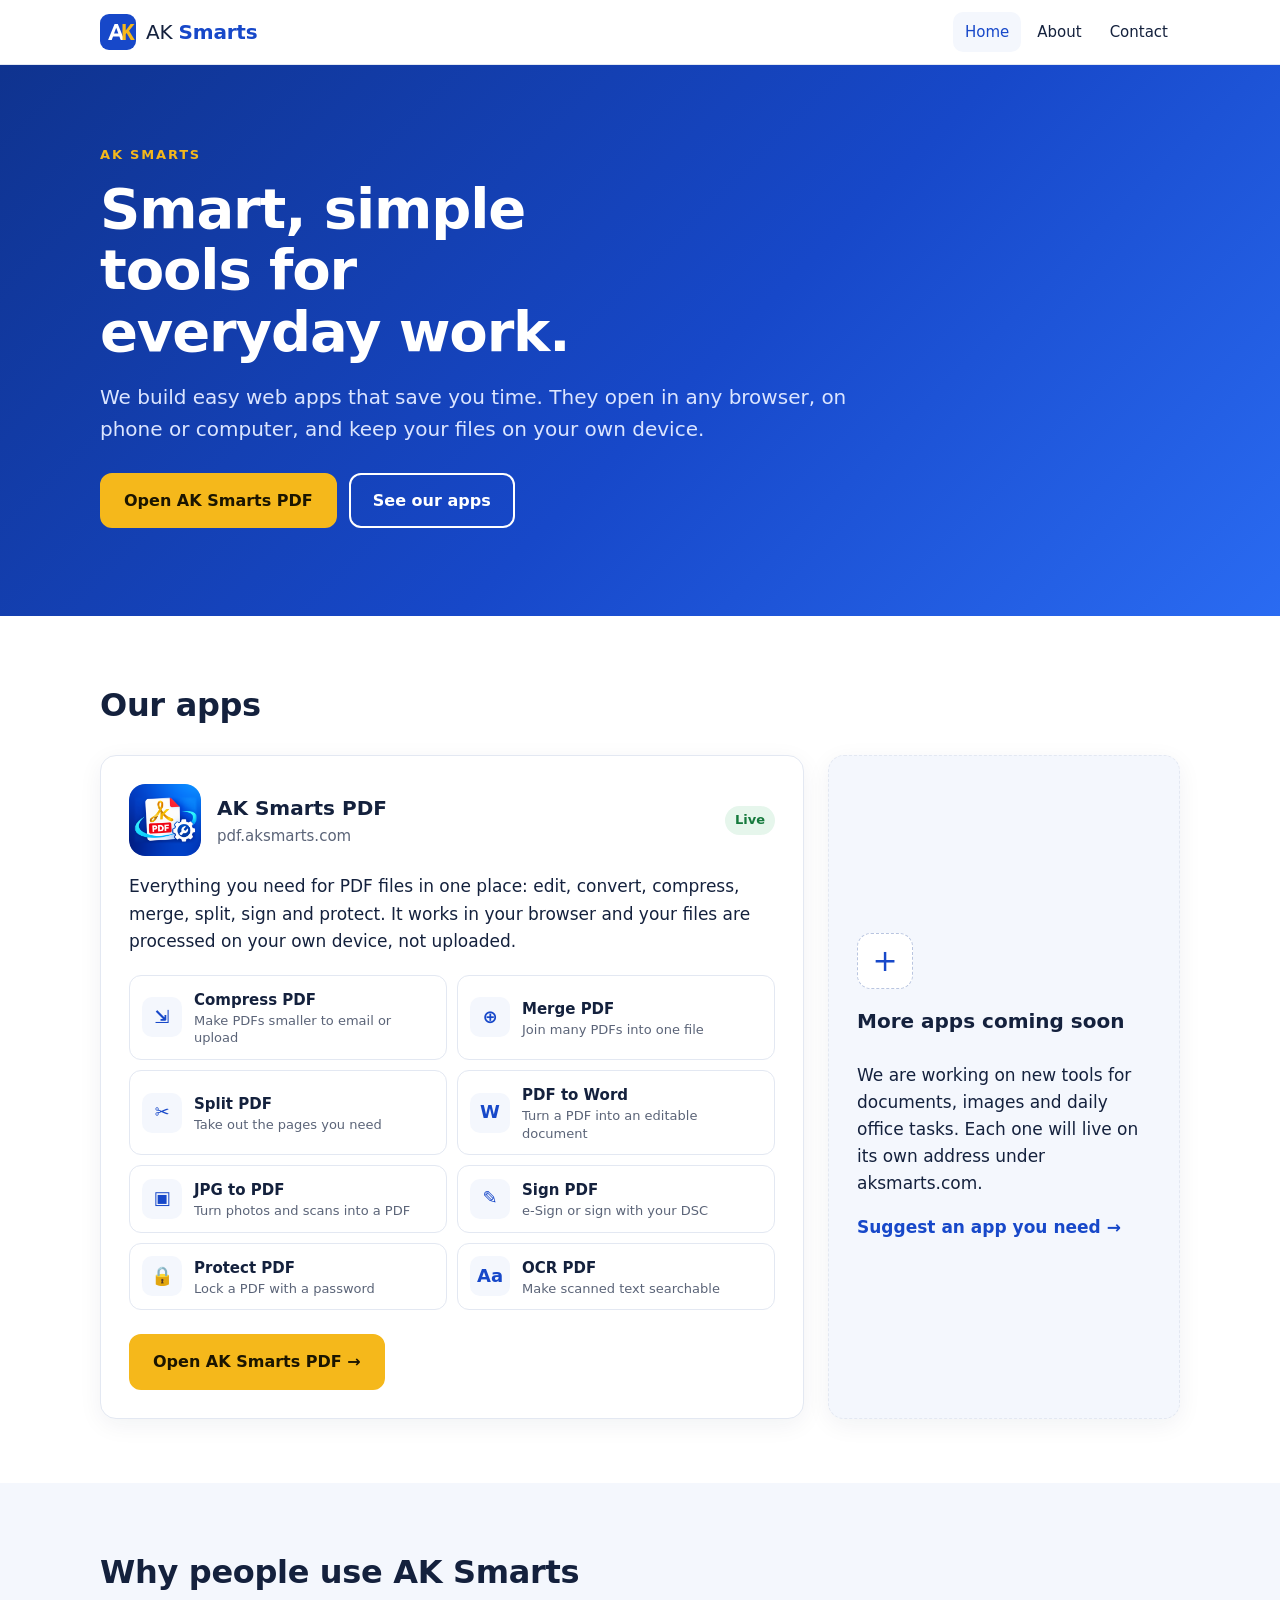
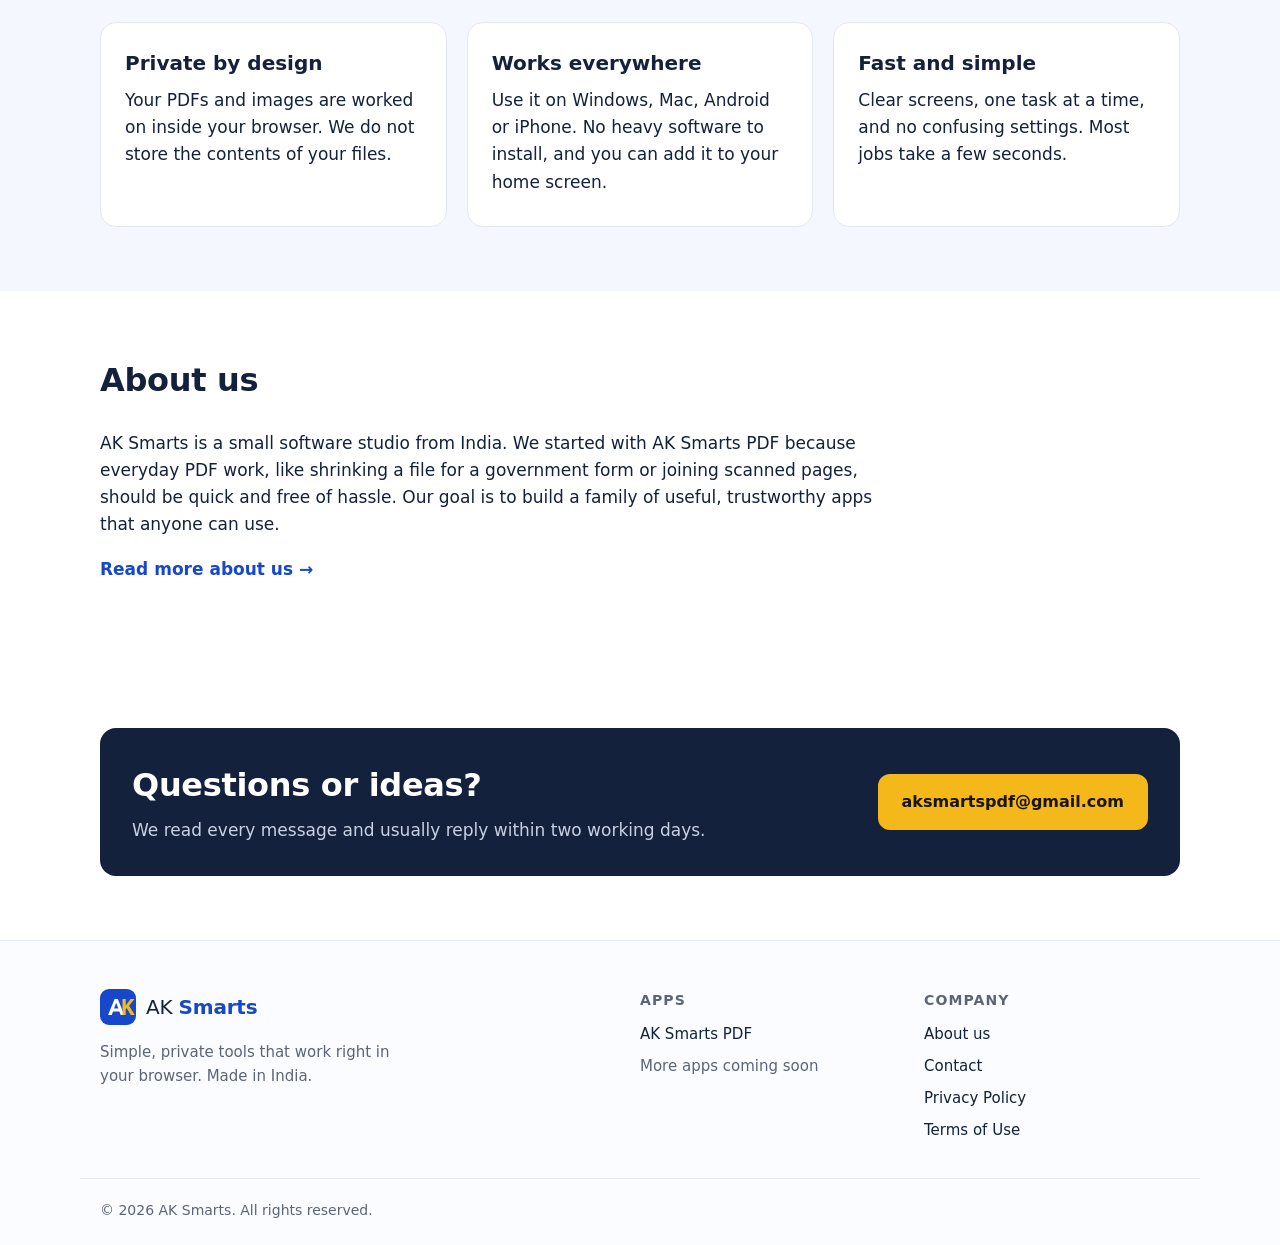
==== index.html @ f4418b17 "Add files via upload" ====
<!doctype html>
<html lang="en">
<head>
<meta charset="utf-8">
<meta name="viewport" content="width=device-width, initial-scale=1">
<title>AK Smarts | Simple, private web apps</title>
<meta name="description" content="AK Smarts builds fast, simple and private web apps. Try AK Smarts PDF: compress, merge, split, convert and sign PDFs free in your browser.">
<link rel="canonical" href="https://aksmarts.com/">
<meta property="og:title" content="AK Smarts | Simple, private web apps">
<meta property="og:description" content="AK Smarts builds fast, simple and private web apps. Try AK Smarts PDF: compress, merge, split, convert and sign PDFs free in your browser.">
<meta property="og:url" content="https://aksmarts.com/">
<meta property="og:type" content="website">
<meta property="og:image" content="https://aksmarts.com/pdf-app-icon.png">
<meta name="theme-color" content="#1748c9">
<link rel="icon" href="/favicon.ico" sizes="any">
<link rel="apple-touch-icon" href="/apple-touch-icon.png">
<link rel="stylesheet" href="/style.css">
<script async src="https://pagead2.googlesyndication.com/pagead/js/adsbygoogle.js?client=ca-pub-7291442848970194" crossorigin="anonymous"></script>
</head>
<body>
<header class="top">
  <div class="wrap bar">
    <a class="brand" href="/"><svg class="mark" viewBox="0 0 40 40" aria-hidden="true"><rect width="40" height="40" rx="10" fill="#1748c9"/><path d="M9 29 16.2 11h3.6L27 29h-4l-1.5-4h-7l-1.5 4Zm6.6-7.3h4.8L18 15.2Z" fill="#fff"/><path d="M25 11h3.6v7.2L34 11h4.3l-6 7.6L38.6 29h-4.4l-4.6-7.8-1 1.2V29H25Z" fill="#f5b81b"/></svg><span>AK <b>Smarts</b></span></a>
    <nav><a href="/" aria-current="page">Home</a><a href="/about.html">About</a><a href="/contact.html">Contact</a></nav>
  </div>
</header>
<main>

<section class="hero">
  <div class="wrap">
    <p class="eyebrow">AK Smarts</p>
    <h1>Smart, simple tools for everyday work.</h1>
    <p class="lead">We build easy web apps that save you time. They open in any browser, on phone or computer, and keep your files on your own device.</p>
    <div class="cta">
      <a class="btn" href="https://pdf.aksmarts.com/">Open AK Smarts PDF</a>
      <a class="btn ghost" href="#apps">See our apps</a>
    </div>
  </div>
</section>

<section class="wrap section" id="apps">
  <h2>Our apps</h2>
  <div class="apps">
    <article class="app-card">
      <div class="app-head">
        <img src="/pdf-app-icon.png" width="72" height="72" alt="AK Smarts PDF icon">
        <div>
          <h3>AK Smarts PDF</h3>
          <p class="muted">pdf.aksmarts.com</p>
        </div>
        <span class="badge">Live</span>
      </div>
      <p>Everything you need for PDF files in one place: edit, convert, compress, merge, split, sign and protect. It works in your browser and your files are processed on your own device, not uploaded.</p>
      <div class="tools"><a class="tool" href="https://pdf.aksmarts.com/compress-pdf"><span class="ti">⇲</span><span><b>Compress PDF</b><small>Make PDFs smaller to email or upload</small></span></a><a class="tool" href="https://pdf.aksmarts.com/merge-pdf"><span class="ti">⊕</span><span><b>Merge PDF</b><small>Join many PDFs into one file</small></span></a><a class="tool" href="https://pdf.aksmarts.com/split-pdf"><span class="ti">✂</span><span><b>Split PDF</b><small>Take out the pages you need</small></span></a><a class="tool" href="https://pdf.aksmarts.com/pdf-to-word"><span class="ti">W</span><span><b>PDF to Word</b><small>Turn a PDF into an editable document</small></span></a><a class="tool" href="https://pdf.aksmarts.com/jpg-to-pdf"><span class="ti">▣</span><span><b>JPG to PDF</b><small>Turn photos and scans into a PDF</small></span></a><a class="tool" href="https://pdf.aksmarts.com/esign-pdf"><span class="ti">✎</span><span><b>Sign PDF</b><small>e-Sign or sign with your DSC</small></span></a><a class="tool" href="https://pdf.aksmarts.com/protect-pdf"><span class="ti">🔒</span><span><b>Protect PDF</b><small>Lock a PDF with a password</small></span></a><a class="tool" href="https://pdf.aksmarts.com/ocr-pdf"><span class="ti">Aa</span><span><b>OCR PDF</b><small>Make scanned text searchable</small></span></a></div>
      <a class="btn" href="https://pdf.aksmarts.com/">Open AK Smarts PDF →</a>
    </article>
    <article class="app-card soon">
      <div class="soon-icon">+</div>
      <h3>More apps coming soon</h3>
      <p>We are working on new tools for documents, images and daily office tasks. Each one will live on its own address under aksmarts.com.</p>
      <a class="link" href="/contact.html">Suggest an app you need →</a>
    </article>
  </div>
</section>

<section class="why">
  <div class="wrap section">
    <h2>Why people use AK Smarts</h2>
    <div class="grid3">
      <div class="feat"><h3>Private by design</h3><p>Your PDFs and images are worked on inside your browser. We do not store the contents of your files.</p></div>
      <div class="feat"><h3>Works everywhere</h3><p>Use it on Windows, Mac, Android or iPhone. No heavy software to install, and you can add it to your home screen.</p></div>
      <div class="feat"><h3>Fast and simple</h3><p>Clear screens, one task at a time, and no confusing settings. Most jobs take a few seconds.</p></div>
    </div>
  </div>
</section>

<section class="wrap section about-short">
  <h2>About us</h2>
  <p>AK Smarts is a small software studio from India. We started with AK Smarts PDF because everyday PDF work, like shrinking a file for a government form or joining scanned pages, should be quick and free of hassle. Our goal is to build a family of useful, trustworthy apps that anyone can use.</p>
  <p><a class="link" href="/about.html">Read more about us →</a></p>
</section>

<section class="wrap section">
  <div class="contact-box">
    <div>
      <h2>Questions or ideas?</h2>
      <p>We read every message and usually reply within two working days.</p>
    </div>
    <a class="btn" href="mailto:aksmartspdf@gmail.com">aksmartspdf@gmail.com</a>
  </div>
</section>

</main>
<footer class="foot">
  <div class="wrap fgrid">
    <div>
      <a class="brand" href="/"><svg class="mark" viewBox="0 0 40 40" aria-hidden="true"><rect width="40" height="40" rx="10" fill="#1748c9"/><path d="M9 29 16.2 11h3.6L27 29h-4l-1.5-4h-7l-1.5 4Zm6.6-7.3h4.8L18 15.2Z" fill="#fff"/><path d="M25 11h3.6v7.2L34 11h4.3l-6 7.6L38.6 29h-4.4l-4.6-7.8-1 1.2V29H25Z" fill="#f5b81b"/></svg><span>AK <b>Smarts</b></span></a>
      <p>Simple, private tools that work right in your browser. Made in India.</p>
    </div>
    <div>
      <h4>Apps</h4>
      <a href="https://pdf.aksmarts.com/">AK Smarts PDF</a>
      <span class="muted">More apps coming soon</span>
    </div>
    <div>
      <h4>Company</h4>
      <a href="/about.html">About us</a>
      <a href="/contact.html">Contact</a>
      <a href="/privacy.html">Privacy Policy</a>
      <a href="/terms.html">Terms of Use</a>
    </div>
  </div>
  <div class="wrap copy">© <span id="y">2026</span> AK Smarts. All rights reserved.</div>
</footer>
<script>document.getElementById('y').textContent=new Date().getFullYear()</script>
</body>
</html>
---- style.css ----
:root{--blue:#1748c9;--blue-d:#0f338f;--gold:#f5b81b;--ink:#14213d;--muted:#5b6478;--line:#e3e8f2;--bg:#ffffff;--soft:#f4f7fd;--radius:16px}
*{box-sizing:border-box}
html{scroll-behavior:smooth}
body{margin:0;font-family:system-ui,-apple-system,"Segoe UI",Roboto,"Noto Sans",Arial,sans-serif;color:var(--ink);background:var(--bg);line-height:1.6;font-size:17px}
a{color:var(--blue)}
img{max-width:100%;height:auto}
.wrap{max-width:1120px;margin:0 auto;padding:0 20px}
.muted{color:var(--muted)}

.top{position:sticky;top:0;z-index:10;background:rgba(255,255,255,.92);backdrop-filter:blur(8px);border-bottom:1px solid var(--line)}
.bar{display:flex;align-items:center;justify-content:space-between;height:64px;gap:12px}
.brand{display:flex;align-items:center;gap:10px;text-decoration:none;color:var(--ink);font-size:20px;letter-spacing:-.01em}
.brand b{color:var(--blue)}
.mark{width:36px;height:36px;flex:none}
nav{display:flex;gap:4px}
nav a{text-decoration:none;color:var(--ink);padding:8px 12px;border-radius:10px;font-size:15px;font-weight:500}
nav a:hover,nav a[aria-current]{background:var(--soft);color:var(--blue)}

.hero{background:linear-gradient(135deg,#0f338f 0%,#1748c9 55%,#2a6bf2 100%);color:#fff;padding:80px 0 88px}
.eyebrow{text-transform:uppercase;letter-spacing:.14em;font-size:13px;font-weight:700;color:var(--gold);margin:0 0 12px}
.hero h1{font-size:clamp(32px,5.5vw,56px);line-height:1.1;margin:0 0 18px;max-width:14ch;letter-spacing:-.02em}
.lead{font-size:clamp(17px,2vw,20px);max-width:60ch;margin:0 0 28px}
.hero .lead{color:#dbe5ff}
.cta{display:flex;flex-wrap:wrap;gap:12px}
.btn{display:inline-block;background:var(--gold);color:#1b1500;text-decoration:none;font-weight:700;padding:13px 22px;border-radius:12px;border:2px solid var(--gold);font-size:16px}
.btn:hover{filter:brightness(1.05)}
.btn.ghost{background:transparent;color:inherit;border-color:currentColor}
.prose .btn.ghost,.center .btn.ghost{color:var(--blue)}
.link{font-weight:600;text-decoration:none}
.link:hover{text-decoration:underline}

.section{padding:64px 20px}
h2{font-size:clamp(24px,3vw,32px);margin:0 0 24px;letter-spacing:-.01em}
h3{margin:0 0 8px;font-size:20px}

.apps{display:grid;grid-template-columns:2fr 1fr;gap:24px}
.app-card{border:1px solid var(--line);border-radius:var(--radius);padding:28px;background:#fff;box-shadow:0 6px 24px rgba(20,33,61,.06)}
.app-head{display:flex;align-items:center;gap:16px;margin-bottom:12px}
.app-head img{border-radius:16px}
.app-head h3{margin:0}
.app-head p{margin:0;font-size:15px}
.badge{margin-left:auto;background:#e6f6ec;color:#167a3d;font-weight:700;font-size:13px;padding:4px 10px;border-radius:999px}
.tools{display:grid;grid-template-columns:repeat(2,1fr);gap:10px;margin:20px 0 24px}
.tool{display:flex;gap:12px;align-items:center;padding:12px;border:1px solid var(--line);border-radius:12px;text-decoration:none;color:var(--ink)}
.tool:hover{border-color:var(--blue);background:var(--soft)}
.ti{width:40px;height:40px;flex:none;border-radius:10px;background:var(--soft);color:var(--blue);display:grid;place-items:center;font-weight:700;font-size:18px}
.tool b{display:block;font-size:15px}
.tool small{display:block;color:var(--muted);font-size:13px;line-height:1.35}
.soon{background:var(--soft);border-style:dashed;display:flex;flex-direction:column;justify-content:center}
.soon-icon{width:56px;height:56px;border-radius:14px;background:#fff;border:1px dashed #b9c5e0;display:grid;place-items:center;font-size:30px;color:var(--blue);margin-bottom:16px}

.why{background:var(--soft)}
.grid3{display:grid;grid-template-columns:repeat(3,1fr);gap:20px}
.cards2{display:grid;grid-template-columns:repeat(2,1fr);gap:20px;margin:24px 0}
.feat{background:#fff;border:1px solid var(--line);border-radius:var(--radius);padding:24px}
.feat p{margin:0 0 6px}
.about-short p{max-width:72ch}

.contact-box{display:flex;align-items:center;justify-content:space-between;gap:20px;flex-wrap:wrap;background:var(--ink);color:#fff;border-radius:var(--radius);padding:32px}
.contact-box h2{margin:0 0 6px}
.contact-box p{margin:0;color:#c8d0e3}
.contact-box .btn{word-break:break-all}

.prose{max-width:800px}
.prose h1{font-size:clamp(30px,4.5vw,44px);line-height:1.15;margin:0 0 12px;letter-spacing:-.02em}
.prose h2{font-size:22px;margin:36px 0 10px}
.prose li{margin-bottom:8px}
.center{text-align:center;margin:0 auto}
.center .lead{margin-left:auto;margin-right:auto}

.foot{border-top:1px solid var(--line);background:#fbfcff;padding:48px 0 24px;font-size:15px}
.fgrid{display:grid;grid-template-columns:2fr 1fr 1fr;gap:28px}
.foot h4{margin:0 0 10px;font-size:14px;text-transform:uppercase;letter-spacing:.08em;color:var(--muted)}
.foot a:not(.brand),.foot .muted{display:block;text-decoration:none;color:var(--ink);margin-bottom:8px}
.foot .muted{color:var(--muted)}
.foot a:not(.brand):hover{color:var(--blue)}
.foot p{color:var(--muted);max-width:34ch}
.copy{margin-top:28px;padding-top:20px;border-top:1px solid var(--line);color:var(--muted);font-size:14px}

@media (max-width:900px){
  .apps{grid-template-columns:1fr}
  .grid3{grid-template-columns:1fr 1fr}
  .fgrid{grid-template-columns:1fr 1fr}
  .fgrid>div:first-child{grid-column:1/-1}
}
@media (max-width:600px){
  body{font-size:16px}
  .wrap{padding:0 16px}
  .section{padding:44px 16px}
  .hero{padding:56px 0 60px}
  .brand span{font-size:18px}
  nav a{padding:8px 8px;font-size:14px}
  .tools,.grid3,.cards2{grid-template-columns:1fr}
  .app-card{padding:20px}
  .contact-box{padding:24px}
  .fgrid{grid-template-columns:1fr 1fr}
}
@media (max-width:380px){ .brand span{display:none} }
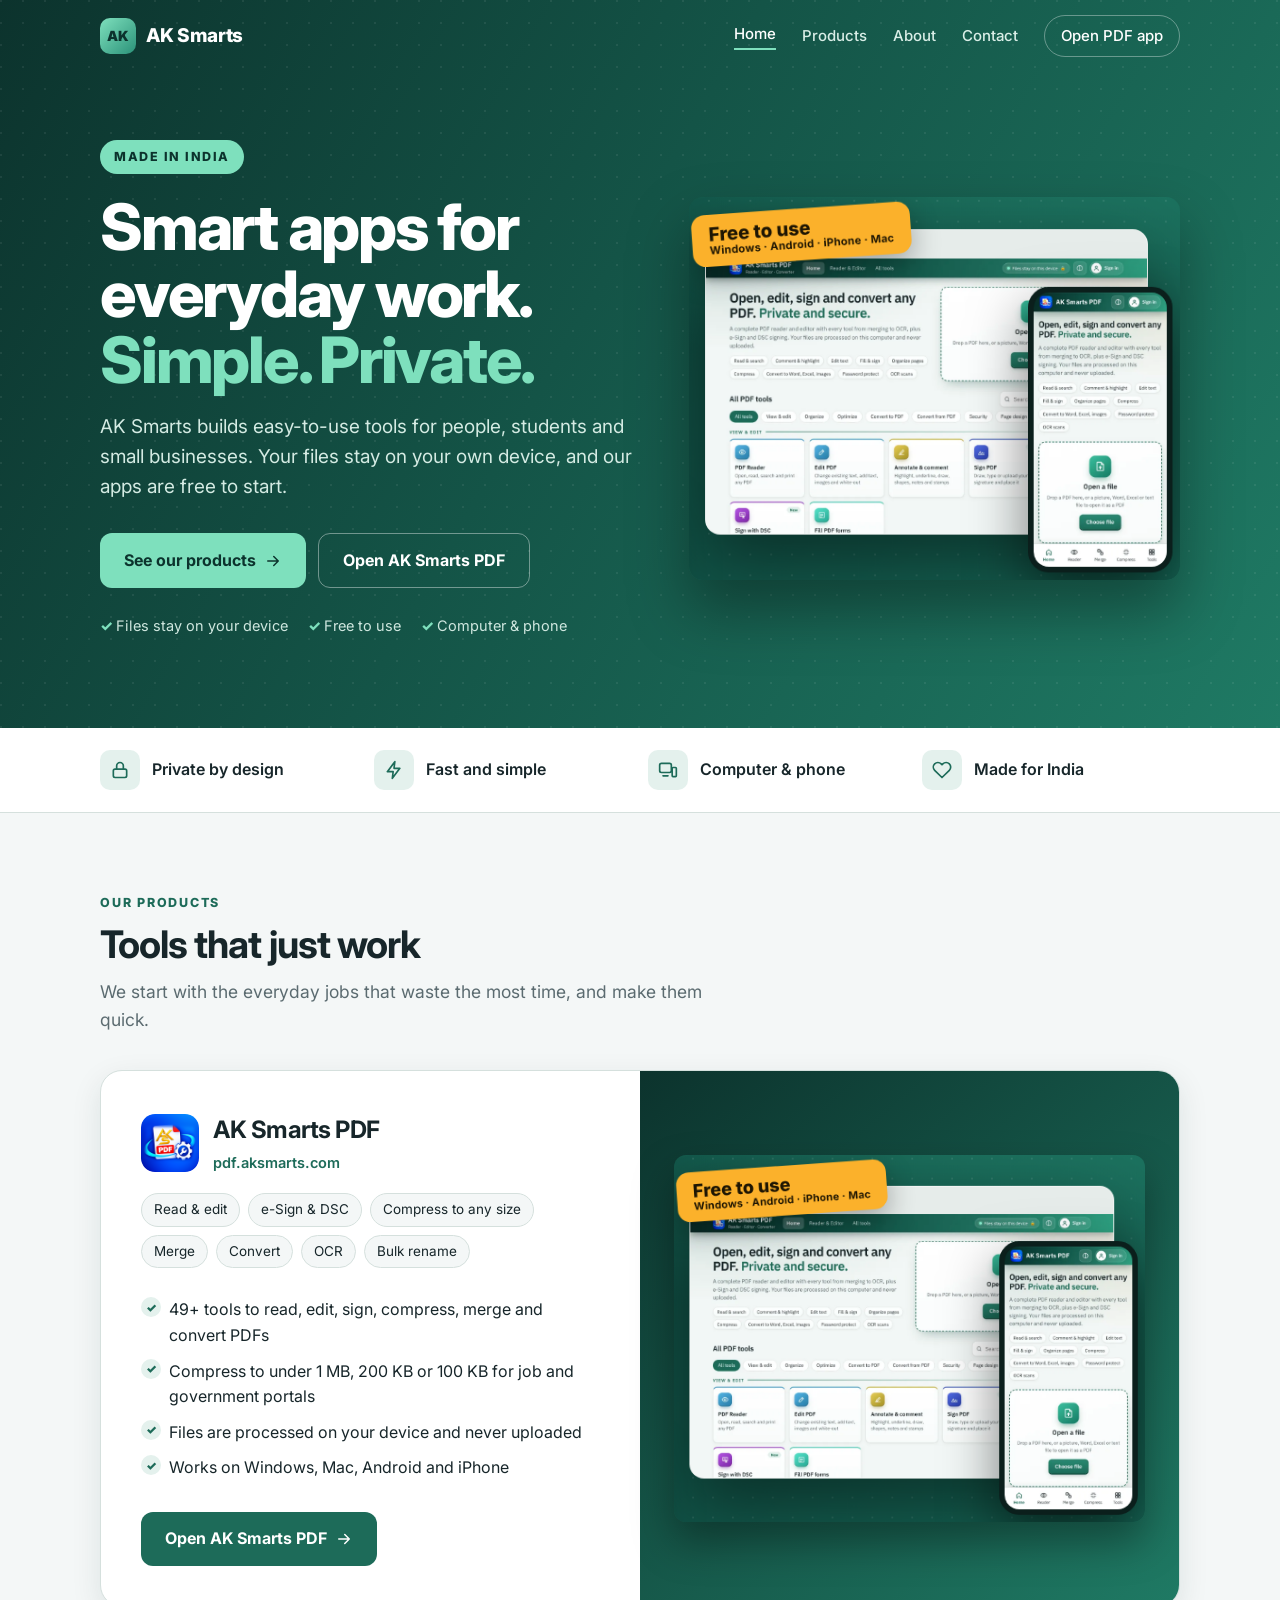
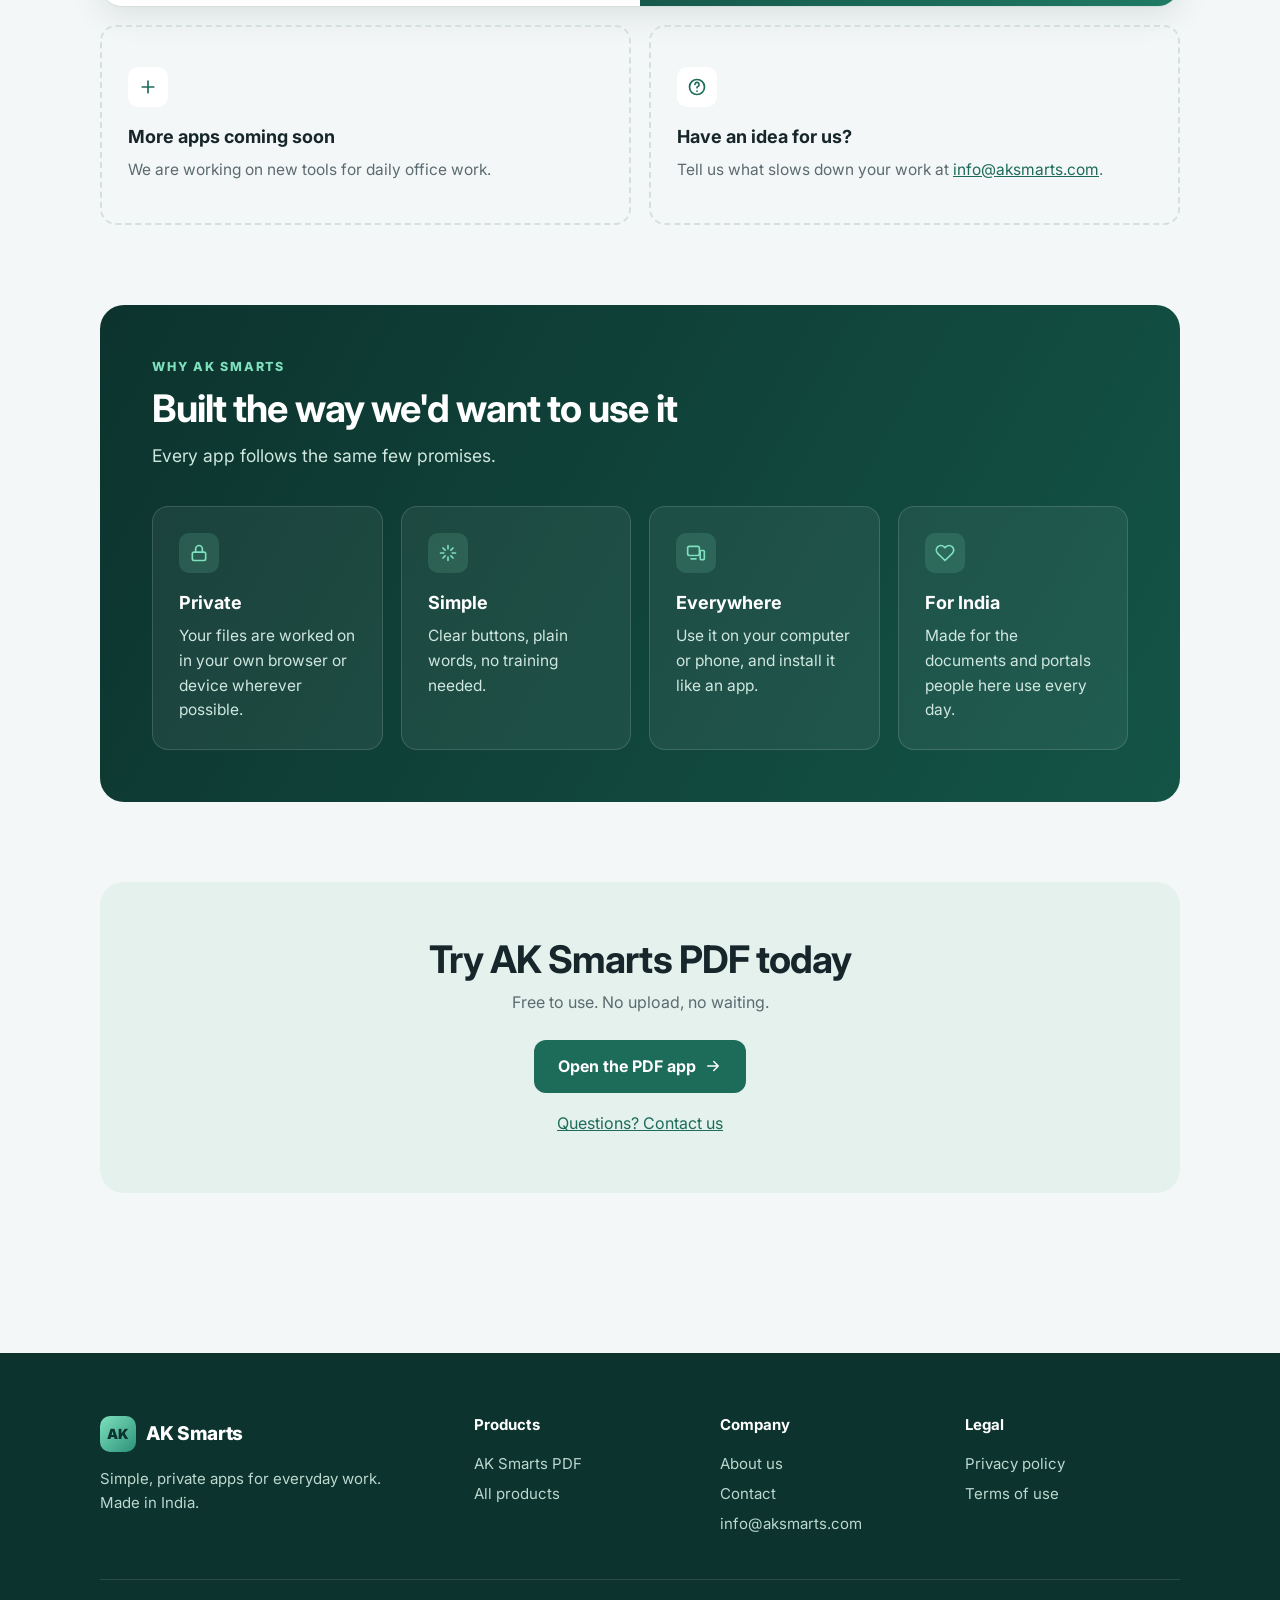
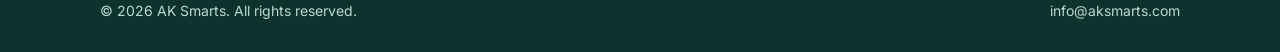
==== commit 3f6b5fe2: "Add files via upload" ====
--- a/index.html
+++ b/index.html
@@ -2,116 +2,92 @@
 <html lang="en">
 <head>
 <meta charset="utf-8">
-<meta name="viewport" content="width=device-width, initial-scale=1">
-<title>AK Smarts | Simple, private web apps</title>
-<meta name="description" content="AK Smarts builds fast, simple and private web apps. Try AK Smarts PDF: compress, merge, split, convert and sign PDFs free in your browser.">
-<link rel="canonical" href="https://aksmarts.com/">
-<meta property="og:title" content="AK Smarts | Simple, private web apps">
-<meta property="og:description" content="AK Smarts builds fast, simple and private web apps. Try AK Smarts PDF: compress, merge, split, convert and sign PDFs free in your browser.">
-<meta property="og:url" content="https://aksmarts.com/">
-<meta property="og:type" content="website">
-<meta property="og:image" content="https://aksmarts.com/pdf-app-icon.png">
-<meta name="theme-color" content="#1748c9">
-<link rel="icon" href="/favicon.ico" sizes="any">
-<link rel="apple-touch-icon" href="/apple-touch-icon.png">
-<link rel="stylesheet" href="/style.css">
-<script async src="https://pagead2.googlesyndication.com/pagead/js/adsbygoogle.js?client=ca-pub-7291442848970194" crossorigin="anonymous"></script>
+<meta name="viewport" content="width=device-width,initial-scale=1">
+<title>AK Smarts — Simple, private apps for everyday work</title>
+<meta name="description" content="AK Smarts builds simple, private apps for everyday work. Our first product, AK Smarts PDF, lets you read, edit, sign and convert PDFs on your own device.">
+<link rel="icon" href="assets/favicon.ico">
+<link rel="preconnect" href="https://fonts.googleapis.com"><link rel="preconnect" href="https://fonts.gstatic.com" crossorigin>
+<link href="https://fonts.googleapis.com/css2?family=Inter:wght@400;500;600;700;800;900&display=swap" rel="stylesheet">
+<link rel="stylesheet" href="assets/style.css">
 </head>
 <body>
-<header class="top">
-  <div class="wrap bar">
-    <a class="brand" href="/"><svg class="mark" viewBox="0 0 40 40" aria-hidden="true"><rect width="40" height="40" rx="10" fill="#1748c9"/><path d="M9 29 16.2 11h3.6L27 29h-4l-1.5-4h-7l-1.5 4Zm6.6-7.3h4.8L18 15.2Z" fill="#fff"/><path d="M25 11h3.6v7.2L34 11h4.3l-6 7.6L38.6 29h-4.4l-4.6-7.8-1 1.2V29H25Z" fill="#f5b81b"/></svg><span>AK <b>Smarts</b></span></a>
-    <nav><a href="/" aria-current="page">Home</a><a href="/about.html">About</a><a href="/contact.html">Contact</a></nav>
+<header class="site-header">
+ <div class="wrap nav">
+  <a class="brand" href="index.html"><span class="mark">AK</span>AK Smarts</a>
+  <button class="menu-btn" aria-label="Menu" onclick="document.querySelector('.nav-links').classList.toggle('open')">☰</button>
+  <nav class="nav-links"><a href="index.html" class=active>Home</a><a href="products.html">Products</a><a href="about.html">About</a><a href="contact.html">Contact</a><a class="nav-cta" href="https://pdf.aksmarts.com">Open PDF app</a></nav>
+ </div>
+</header>
+<section class="hero"><div class="wrap hero-grid">
+ <div>
+  <span class="pill">Made in India</span>
+  <h1>Smart apps for<br>everyday work.<br><span class="accent">Simple. Private.</span></h1>
+  <p class="lead">AK Smarts builds easy-to-use tools for people, students and small businesses. Your files stay on your own device, and our apps are free to start.</p>
+  <div class="btns"><a class="btn btn-primary" href="products.html">See our products <svg viewBox="0 0 24 24" fill="none" stroke="currentColor" stroke-width="2" stroke-linecap="round" stroke-linejoin="round" aria-hidden="true"><path d="M5 12h14M13 6l6 6-6 6"/></svg></a><a class="btn btn-ghost" href="https://pdf.aksmarts.com">Open AK Smarts PDF</a></div>
+  <div class="ticks"><span>Files stay on your device</span><span>Free to use</span><span>Computer &amp; phone</span></div>
+ </div>
+ <div class="showcase"><img src="assets/pdf-app-preview.png" alt="AK Smarts PDF app on computer and phone"></div>
+</div></section>
+<div class="strip"><div class="wrap">
+ <div><span class="ico"><svg viewBox="0 0 24 24" fill="none" stroke="currentColor" stroke-width="2" stroke-linecap="round" stroke-linejoin="round" aria-hidden="true"><rect x="4" y="11" width="16" height="10" rx="2"/><path d="M8 11V7a4 4 0 0 1 8 0v4"/></svg></span>Private by design</div>
+ <div><span class="ico"><svg viewBox="0 0 24 24" fill="none" stroke="currentColor" stroke-width="2" stroke-linecap="round" stroke-linejoin="round" aria-hidden="true"><path d="M13 2 4 14h7l-1 8 9-12h-7z"/></svg></span>Fast and simple</div>
+ <div><span class="ico"><svg viewBox="0 0 24 24" fill="none" stroke="currentColor" stroke-width="2" stroke-linecap="round" stroke-linejoin="round" aria-hidden="true"><rect x="2" y="4" width="14" height="11" rx="2"/><rect x="17" y="9" width="5" height="11" rx="1"/><path d="M6 19h6"/></svg></span>Computer &amp; phone</div>
+ <div><span class="ico"><svg viewBox="0 0 24 24" fill="none" stroke="currentColor" stroke-width="2" stroke-linecap="round" stroke-linejoin="round" aria-hidden="true"><path d="M20.8 4.6a5.5 5.5 0 0 0-7.8 0L12 5.7l-1-1.1a5.5 5.5 0 0 0-7.8 7.8L12 21l8.8-8.6a5.5 5.5 0 0 0 0-7.8z"/></svg></span>Made for India</div>
+</div></div>
+
+<section class="block"><div class="wrap">
+ <p class="eyebrow">Our products</p>
+ <h2>Tools that just work</h2>
+ <p class="sub">We start with the everyday jobs that waste the most time, and make them quick.</p>
+ <div class="product">
+  <div class="info">
+   <div class="app-head"><img src="assets/ak-smarts-pdf-icon.png" alt=""><div><h3>AK Smarts PDF</h3><span class="url">pdf.aksmarts.com</span></div></div>
+   <div class="chips"><span>Read &amp; edit</span><span>e-Sign &amp; DSC</span><span>Compress to any size</span><span>Merge</span><span>Convert</span><span>OCR</span><span>Bulk rename</span></div>
+   <ul class="checks">
+    <li>49+ tools to read, edit, sign, compress, merge and convert PDFs</li>
+    <li>Compress to under 1 MB, 200 KB or 100 KB for job and government portals</li>
+    <li>Files are processed on your device and never uploaded</li>
+    <li>Works on Windows, Mac, Android and iPhone</li>
+   </ul>
+   <div class="btns"><a class="btn btn-dark" href="https://pdf.aksmarts.com">Open AK Smarts PDF <svg viewBox="0 0 24 24" fill="none" stroke="currentColor" stroke-width="2" stroke-linecap="round" stroke-linejoin="round" aria-hidden="true"><path d="M5 12h14M13 6l6 6-6 6"/></svg></a></div>
   </div>
-</header>
-<main>
+  <div class="visual"><img src="assets/pdf-app-preview.png" alt="AK Smarts PDF preview"></div>
+ </div>
+ <div class="grid g2" style="margin-top:18px">
+  <div class="card soon"><span class="ico"><svg viewBox="0 0 24 24" fill="none" stroke="currentColor" stroke-width="2" stroke-linecap="round" stroke-linejoin="round" aria-hidden="true"><path d="M12 5v14M5 12h14"/></svg></span><h3>More apps coming soon</h3><p>We are working on new tools for daily office work.</p></div>
+  <div class="card soon"><span class="ico"><svg viewBox="0 0 24 24" fill="none" stroke="currentColor" stroke-width="2" stroke-linecap="round" stroke-linejoin="round" aria-hidden="true"><circle cx="12" cy="12" r="9"/><path d="M9.5 9a2.5 2.5 0 1 1 3.5 2.3c-.7.3-1 .9-1 1.7M12 17h.01"/></svg></span><h3>Have an idea for us?</h3><p>Tell us what slows down your work at <a href="mailto:info@aksmarts.com">info@aksmarts.com</a>.</p></div>
+ </div>
+</div></section>
 
-<section class="hero">
-  <div class="wrap">
-    <p class="eyebrow">AK Smarts</p>
-    <h1>Smart, simple tools for everyday work.</h1>
-    <p class="lead">We build easy web apps that save you time. They open in any browser, on phone or computer, and keep your files on your own device.</p>
-    <div class="cta">
-      <a class="btn" href="https://pdf.aksmarts.com/">Open AK Smarts PDF</a>
-      <a class="btn ghost" href="#apps">See our apps</a>
-    </div>
+<section class="block" style="padding-top:0"><div class="wrap"><div class="band">
+ <p class="eyebrow">Why AK Smarts</p>
+ <h2>Built the way we'd want to use it</h2>
+ <p class="sub">Every app follows the same few promises.</p>
+ <div class="grid g4">
+  <div class="card"><span class="ico"><svg viewBox="0 0 24 24" fill="none" stroke="currentColor" stroke-width="2" stroke-linecap="round" stroke-linejoin="round" aria-hidden="true"><rect x="4" y="11" width="16" height="10" rx="2"/><path d="M8 11V7a4 4 0 0 1 8 0v4"/></svg></span><h3>Private</h3><p>Your files are worked on in your own browser or device wherever possible.</p></div>
+  <div class="card"><span class="ico"><svg viewBox="0 0 24 24" fill="none" stroke="currentColor" stroke-width="2" stroke-linecap="round" stroke-linejoin="round" aria-hidden="true"><path d="M12 3v4M12 17v4M3 12h4M17 12h4M6 6l2.5 2.5M15.5 15.5 18 18M6 18l2.5-2.5M15.5 8.5 18 6"/></svg></span><h3>Simple</h3><p>Clear buttons, plain words, no training needed.</p></div>
+  <div class="card"><span class="ico"><svg viewBox="0 0 24 24" fill="none" stroke="currentColor" stroke-width="2" stroke-linecap="round" stroke-linejoin="round" aria-hidden="true"><rect x="2" y="4" width="14" height="11" rx="2"/><rect x="17" y="9" width="5" height="11" rx="1"/><path d="M6 19h6"/></svg></span><h3>Everywhere</h3><p>Use it on your computer or phone, and install it like an app.</p></div>
+  <div class="card"><span class="ico"><svg viewBox="0 0 24 24" fill="none" stroke="currentColor" stroke-width="2" stroke-linecap="round" stroke-linejoin="round" aria-hidden="true"><path d="M20.8 4.6a5.5 5.5 0 0 0-7.8 0L12 5.7l-1-1.1a5.5 5.5 0 0 0-7.8 7.8L12 21l8.8-8.6a5.5 5.5 0 0 0 0-7.8z"/></svg></span><h3>For India</h3><p>Made for the documents and portals people here use every day.</p></div>
+ </div>
+</div></div></section>
+
+<section class="block" style="padding-top:0"><div class="wrap"><div class="cta">
+ <h2>Try AK Smarts PDF today</h2>
+ <p>Free to use. No upload, no waiting.</p>
+ <div class="btns" style="justify-content:center"><a class="btn btn-dark" href="https://pdf.aksmarts.com">Open the PDF app <svg viewBox="0 0 24 24" fill="none" stroke="currentColor" stroke-width="2" stroke-linecap="round" stroke-linejoin="round" aria-hidden="true"><path d="M5 12h14M13 6l6 6-6 6"/></svg></a></div>
+ <p style="margin:18px 0 0"><a href="contact.html">Questions? Contact us</a></p>
+</div></div></section>
+<footer>
+ <div class="wrap">
+  <div class="foot">
+   <div><a class="brand" href="index.html"><span class="mark">AK</span>AK Smarts</a>
+    <p>Simple, private apps for everyday work. Made in India.</p></div>
+   <div><h4>Products</h4><a href="https://pdf.aksmarts.com">AK Smarts PDF</a><a href="products.html">All products</a></div>
+   <div><h4>Company</h4><a href="about.html">About us</a><a href="contact.html">Contact</a><a href="mailto:info@aksmarts.com">info@aksmarts.com</a></div>
+   <div><h4>Legal</h4><a href="privacy.html">Privacy policy</a><a href="terms.html">Terms of use</a></div>
   </div>
-</section>
-
-<section class="wrap section" id="apps">
-  <h2>Our apps</h2>
-  <div class="apps">
-    <article class="app-card">
-      <div class="app-head">
-        <img src="/pdf-app-icon.png" width="72" height="72" alt="AK Smarts PDF icon">
-        <div>
-          <h3>AK Smarts PDF</h3>
-          <p class="muted">pdf.aksmarts.com</p>
-        </div>
-        <span class="badge">Live</span>
-      </div>
-      <p>Everything you need for PDF files in one place: edit, convert, compress, merge, split, sign and protect. It works in your browser and your files are processed on your own device, not uploaded.</p>
-      <div class="tools"><a class="tool" href="https://pdf.aksmarts.com/compress-pdf"><span class="ti">⇲</span><span><b>Compress PDF</b><small>Make PDFs smaller to email or upload</small></span></a><a class="tool" href="https://pdf.aksmarts.com/merge-pdf"><span class="ti">⊕</span><span><b>Merge PDF</b><small>Join many PDFs into one file</small></span></a><a class="tool" href="https://pdf.aksmarts.com/split-pdf"><span class="ti">✂</span><span><b>Split PDF</b><small>Take out the pages you need</small></span></a><a class="tool" href="https://pdf.aksmarts.com/pdf-to-word"><span class="ti">W</span><span><b>PDF to Word</b><small>Turn a PDF into an editable document</small></span></a><a class="tool" href="https://pdf.aksmarts.com/jpg-to-pdf"><span class="ti">▣</span><span><b>JPG to PDF</b><small>Turn photos and scans into a PDF</small></span></a><a class="tool" href="https://pdf.aksmarts.com/esign-pdf"><span class="ti">✎</span><span><b>Sign PDF</b><small>e-Sign or sign with your DSC</small></span></a><a class="tool" href="https://pdf.aksmarts.com/protect-pdf"><span class="ti">🔒</span><span><b>Protect PDF</b><small>Lock a PDF with a password</small></span></a><a class="tool" href="https://pdf.aksmarts.com/ocr-pdf"><span class="ti">Aa</span><span><b>OCR PDF</b><small>Make scanned text searchable</small></span></a></div>
-      <a class="btn" href="https://pdf.aksmarts.com/">Open AK Smarts PDF →</a>
-    </article>
-    <article class="app-card soon">
-      <div class="soon-icon">+</div>
-      <h3>More apps coming soon</h3>
-      <p>We are working on new tools for documents, images and daily office tasks. Each one will live on its own address under aksmarts.com.</p>
-      <a class="link" href="/contact.html">Suggest an app you need →</a>
-    </article>
-  </div>
-</section>
-
-<section class="why">
-  <div class="wrap section">
-    <h2>Why people use AK Smarts</h2>
-    <div class="grid3">
-      <div class="feat"><h3>Private by design</h3><p>Your PDFs and images are worked on inside your browser. We do not store the contents of your files.</p></div>
-      <div class="feat"><h3>Works everywhere</h3><p>Use it on Windows, Mac, Android or iPhone. No heavy software to install, and you can add it to your home screen.</p></div>
-      <div class="feat"><h3>Fast and simple</h3><p>Clear screens, one task at a time, and no confusing settings. Most jobs take a few seconds.</p></div>
-    </div>
-  </div>
-</section>
-
-<section class="wrap section about-short">
-  <h2>About us</h2>
-  <p>AK Smarts is a small software studio from India. We started with AK Smarts PDF because everyday PDF work, like shrinking a file for a government form or joining scanned pages, should be quick and free of hassle. Our goal is to build a family of useful, trustworthy apps that anyone can use.</p>
-  <p><a class="link" href="/about.html">Read more about us →</a></p>
-</section>
-
-<section class="wrap section">
-  <div class="contact-box">
-    <div>
-      <h2>Questions or ideas?</h2>
-      <p>We read every message and usually reply within two working days.</p>
-    </div>
-    <a class="btn" href="mailto:aksmartspdf@gmail.com">aksmartspdf@gmail.com</a>
-  </div>
-</section>
-
-</main>
-<footer class="foot">
-  <div class="wrap fgrid">
-    <div>
-      <a class="brand" href="/"><svg class="mark" viewBox="0 0 40 40" aria-hidden="true"><rect width="40" height="40" rx="10" fill="#1748c9"/><path d="M9 29 16.2 11h3.6L27 29h-4l-1.5-4h-7l-1.5 4Zm6.6-7.3h4.8L18 15.2Z" fill="#fff"/><path d="M25 11h3.6v7.2L34 11h4.3l-6 7.6L38.6 29h-4.4l-4.6-7.8-1 1.2V29H25Z" fill="#f5b81b"/></svg><span>AK <b>Smarts</b></span></a>
-      <p>Simple, private tools that work right in your browser. Made in India.</p>
-    </div>
-    <div>
-      <h4>Apps</h4>
-      <a href="https://pdf.aksmarts.com/">AK Smarts PDF</a>
-      <span class="muted">More apps coming soon</span>
-    </div>
-    <div>
-      <h4>Company</h4>
-      <a href="/about.html">About us</a>
-      <a href="/contact.html">Contact</a>
-      <a href="/privacy.html">Privacy Policy</a>
-      <a href="/terms.html">Terms of Use</a>
-    </div>
-  </div>
-  <div class="wrap copy">© <span id="y">2026</span> AK Smarts. All rights reserved.</div>
+  <div class="copy"><span>© 2026 AK Smarts. All rights reserved.</span><span>info@aksmarts.com</span></div>
+ </div>
 </footer>
-<script>document.getElementById('y').textContent=new Date().getFullYear()</script>
 </body>
-</html>
+</html>
--- a/assets/style.css
+++ b/assets/style.css
@@ -0,0 +1,178 @@
+/* AK Smarts — main website styles. Colours match pdf.aksmarts.com */
+:root{
+  --green-900:#0c332d; --green-800:#145447; --green-700:#1d6b59; --green-500:#2b9279;
+  --mint:#7ee0bd; --mint-soft:#e4f1ed; --ink:#17262a; --muted:#5b6b70;
+  --line:#d5e0dd; --bg:#f4f7f7; --white:#fff; --amber:#ffb238;
+  --radius:16px; --shadow:0 10px 30px rgba(12,51,45,.10);
+}
+*{box-sizing:border-box}
+html{scroll-behavior:smooth}
+body{margin:0;font-family:Inter,system-ui,-apple-system,"Segoe UI",Roboto,sans-serif;color:var(--ink);background:var(--bg);line-height:1.6;-webkit-font-smoothing:antialiased}
+img{max-width:100%;display:block}
+a{color:var(--green-700)}
+.wrap{max-width:1120px;margin:0 auto;padding:0 20px}
+
+/* Header */
+.site-header{position:absolute;top:0;left:0;right:0;z-index:10}
+.site-header.solid{position:static;background:var(--green-900)}
+.nav{display:flex;align-items:center;justify-content:space-between;height:72px}
+.brand{display:flex;align-items:center;gap:10px;color:#fff;text-decoration:none;font-weight:800;font-size:19px;letter-spacing:-.01em}
+.mark{width:36px;height:36px;border-radius:10px;background:linear-gradient(135deg,var(--mint),var(--green-500));display:grid;place-items:center;color:var(--green-900);font-weight:900;font-size:14px;letter-spacing:-.02em}
+.nav-links{display:flex;align-items:center;gap:26px}
+.nav-links a{color:#d9eee7;text-decoration:none;font-size:15px;font-weight:500}
+.nav-links a:hover,.nav-links a.active{color:#fff}
+.nav-links a.active{box-shadow:inset 0 -2px 0 var(--mint);padding-bottom:4px}
+.nav-cta{border:1px solid rgba(255,255,255,.35);padding:8px 16px;border-radius:999px;color:#fff!important}
+.menu-btn{display:none;background:none;border:1px solid rgba(255,255,255,.35);color:#fff;border-radius:10px;padding:7px 11px;font-size:15px}
+
+/* Hero */
+.hero{position:relative;color:#fff;background:
+  radial-gradient(circle at 1px 1px,rgba(255,255,255,.07) 1px,transparent 0) 0 0/22px 22px,
+  linear-gradient(120deg,var(--green-900) 0%,var(--green-800) 45%,#1f7a64 100%);
+  padding:140px 0 90px;overflow:hidden}
+.hero.small{padding:130px 0 60px}
+.hero-grid{display:grid;grid-template-columns:1.1fr 1fr;gap:48px;align-items:center}
+.pill{display:inline-block;background:var(--mint);color:var(--green-900);font-weight:800;font-size:12.5px;letter-spacing:.12em;text-transform:uppercase;padding:7px 14px;border-radius:999px}
+h1{font-size:clamp(38px,6vw,64px);line-height:1.04;letter-spacing:-.035em;margin:20px 0 18px;font-weight:800}
+h1 .accent,.accent{color:var(--mint)}
+.hero p.lead{font-size:19px;color:#d4ebe3;max-width:540px;margin:0 0 30px}
+.hero.small h1{font-size:clamp(34px,5vw,52px)}
+.btns{display:flex;gap:12px;flex-wrap:wrap}
+.btn{display:inline-flex;align-items:center;gap:8px;padding:14px 24px;border-radius:12px;font-weight:700;font-size:16px;text-decoration:none;border:0;cursor:pointer;font-family:inherit}
+.btn-primary{background:var(--mint);color:var(--green-900)}
+.btn-primary:hover{background:#9aeacd}
+.btn-ghost{border:1px solid rgba(255,255,255,.4);color:#fff}
+.btn-ghost:hover{background:rgba(255,255,255,.08)}
+.btn-dark{background:var(--green-700);color:#fff}
+.btn-dark:hover{background:var(--green-800)}
+.ticks{display:flex;flex-wrap:wrap;gap:8px 20px;margin-top:26px;color:#cfe7df;font-size:14.5px}
+.ticks span::before{content:"✓ ";color:var(--mint);font-weight:800}
+
+.showcase{position:relative}
+.showcase .frame{background:#fff;border-radius:14px;padding:6px;box-shadow:0 30px 60px rgba(0,0,0,.35);transform:rotate(-1.5deg)}
+.showcase .frame img{border-radius:10px}
+.tag{position:absolute;top:-18px;left:-14px;background:var(--amber);color:#1b1300;font-weight:800;padding:8px 14px;border-radius:10px;transform:rotate(-5deg);box-shadow:0 8px 20px rgba(0,0,0,.25);font-size:15px;z-index:2}
+.tag small{display:block;font-weight:700;font-size:11.5px}
+
+/* Strip */
+.strip{background:#fff;border-bottom:1px solid var(--line)}
+.strip .wrap{display:grid;grid-template-columns:repeat(4,1fr);gap:16px;padding:22px 20px}
+.strip div{display:flex;align-items:center;gap:12px;font-weight:600}
+.ico{width:40px;height:40px;border-radius:10px;background:var(--mint-soft);color:var(--green-700);display:grid;place-items:center;flex:none}
+.ico svg{width:20px;height:20px}
+
+/* Sections */
+section.block{padding:80px 0}
+.eyebrow{color:var(--green-700);font-weight:800;font-size:12.5px;letter-spacing:.14em;text-transform:uppercase;margin:0 0 10px}
+h2{font-size:clamp(28px,3.6vw,38px);letter-spacing:-.025em;line-height:1.15;margin:0 0 12px}
+.sub{color:var(--muted);font-size:17.5px;margin:0 0 36px;max-width:640px}
+.grid{display:grid;gap:18px}
+.g2{grid-template-columns:repeat(2,1fr)} .g3{grid-template-columns:repeat(3,1fr)} .g4{grid-template-columns:repeat(4,1fr)}
+.card{background:#fff;border:1px solid var(--line);border-radius:var(--radius);padding:26px}
+.card h3{margin:16px 0 6px;font-size:18px}
+.card p{margin:0;color:var(--muted);font-size:15.5px}
+.card.hover{transition:transform .15s,box-shadow .15s}
+.card.hover:hover{transform:translateY(-3px);box-shadow:var(--shadow)}
+.ico.big{width:48px;height:48px;border-radius:12px;background:var(--green-700);color:#fff}
+.ico.big svg{width:24px;height:24px}
+
+/* Product feature */
+.product{display:grid;grid-template-columns:1fr 1fr;gap:0;background:#fff;border:1px solid var(--line);border-radius:22px;overflow:hidden;box-shadow:var(--shadow)}
+.product .info{padding:40px}
+.product .visual{background:linear-gradient(140deg,var(--green-900),#1f7a64);display:grid;place-items:center;padding:34px}
+.product .visual img{border-radius:12px;box-shadow:0 20px 40px rgba(0,0,0,.35)}
+.app-head{display:flex;align-items:center;gap:14px}
+.app-head img{width:58px;height:58px;border-radius:14px}
+.app-head h3{margin:0;font-size:24px;letter-spacing:-.02em}
+.app-head .url{color:var(--green-700);font-weight:600;font-size:14.5px}
+.badge{display:inline-block;font-size:12px;font-weight:800;padding:4px 10px;border-radius:999px;background:var(--mint-soft);color:var(--green-700);letter-spacing:.04em}
+.chips{display:flex;flex-wrap:wrap;gap:8px;margin:18px 0 24px}
+.chips span{border:1px solid var(--line);border-radius:999px;padding:5px 12px;font-size:13.5px;color:var(--ink);background:var(--bg)}
+ul.checks{list-style:none;padding:0;margin:0 0 26px}
+ul.checks li{padding:5px 0 5px 28px;position:relative;color:var(--ink)}
+ul.checks li::before{content:"✓";position:absolute;left:0;top:5px;width:20px;height:20px;border-radius:50%;background:var(--mint-soft);color:var(--green-700);font-size:12px;font-weight:900;display:grid;place-items:center}
+.soon{border:2px dashed var(--line);background:transparent;display:flex;flex-direction:column;justify-content:center;min-height:200px}
+.soon .ico{background:#fff}
+
+/* Dark band */
+.band{background:linear-gradient(120deg,var(--green-900),var(--green-800));color:#fff;border-radius:24px;padding:52px}
+.band .eyebrow{color:var(--mint)}
+.band .sub{color:#cfe7df}
+.band .card{background:rgba(255,255,255,.06);border-color:rgba(255,255,255,.14)}
+.band .card p{color:#cfe7df}
+.band .card h3{color:#fff}
+.band .ico{background:rgba(126,224,189,.15);color:var(--mint)}
+
+/* CTA */
+.cta{background:var(--mint-soft);border-radius:24px;padding:56px 24px;text-align:center}
+.cta h2{margin-bottom:8px}
+.cta p{color:var(--muted);margin:0 0 24px}
+
+/* Steps */
+.num{width:34px;height:34px;border-radius:50%;background:var(--green-700);color:#fff;font-weight:800;display:grid;place-items:center}
+
+/* Team */
+.person{text-align:center}
+.avatar{width:84px;height:84px;margin:0 auto;border-radius:50%;background:linear-gradient(135deg,var(--mint),var(--green-500));color:var(--green-900);font-size:30px;font-weight:800;display:grid;place-items:center}
+.ph{background:#fff4d6;color:#7a5200;border-radius:6px;padding:1px 6px;font-size:.92em;font-weight:600;white-space:nowrap}
+
+/* Contact */
+.contact-grid{display:grid;grid-template-columns:1fr 1.3fr;gap:24px}
+label{display:block;font-weight:600;font-size:14.5px;margin:0 0 6px}
+input,textarea,select{width:100%;font:inherit;font-size:15.5px;padding:12px 14px;border:1px solid var(--line);border-radius:10px;background:#fff;color:var(--ink);margin-bottom:16px}
+input:focus,textarea:focus,select:focus{outline:2px solid var(--green-500);border-color:transparent}
+.row2{display:grid;grid-template-columns:1fr 1fr;gap:14px}
+.contact-item{display:flex;gap:14px;align-items:flex-start;padding:16px 0;border-bottom:1px solid var(--line)}
+.contact-item:last-child{border-bottom:0}
+.contact-item b{display:block}
+.contact-item span{color:var(--muted);font-size:15px}
+
+/* Legal */
+.legal{background:#fff;border:1px solid var(--line);border-radius:var(--radius);padding:44px;max-width:860px;margin:0 auto}
+.legal h2{font-size:22px;margin:34px 0 8px}
+.legal h2:first-of-type{margin-top:0}
+.legal p,.legal li{color:#33464b;font-size:16px}
+.note{background:#fff8ea;border:1px solid #f3dca8;border-radius:12px;padding:14px 18px;color:#6b4c00;font-size:14.5px;margin-bottom:28px}
+.toc{display:flex;flex-wrap:wrap;gap:8px;margin-bottom:30px}
+.toc a{font-size:14px;text-decoration:none;border:1px solid var(--line);border-radius:999px;padding:5px 12px}
+
+/* Footer */
+footer{background:var(--green-900);color:#bcd8cf;padding:60px 0 30px;margin-top:80px}
+.foot{display:grid;grid-template-columns:1.6fr 1fr 1fr 1fr;gap:30px}
+footer h4{color:#fff;margin:0 0 12px;font-size:15px}
+footer a{color:#bcd8cf;text-decoration:none;display:block;padding:3px 0;font-size:15px}
+footer a:hover{color:#fff}
+footer p{font-size:15px;margin:12px 0 0;max-width:320px}
+.copy{border-top:1px solid rgba(255,255,255,.12);margin-top:40px;padding-top:20px;font-size:14px;display:flex;justify-content:space-between;flex-wrap:wrap;gap:10px}
+
+/* Phone */
+@media (max-width:860px){
+  .hero{padding:110px 0 60px}
+  .hero-grid,.product,.contact-grid{grid-template-columns:1fr}
+  .showcase{margin-top:16px}
+  .g3,.g4{grid-template-columns:1fr 1fr}
+  .strip .wrap{grid-template-columns:1fr 1fr}
+  .foot{grid-template-columns:1fr 1fr}
+  .band{padding:36px 22px}
+  .product .info{padding:28px}
+  .legal{padding:26px}
+  .menu-btn{display:block}
+  .nav-links{display:none;position:absolute;top:66px;left:16px;right:16px;flex-direction:column;align-items:stretch;gap:0;background:var(--green-900);border:1px solid rgba(255,255,255,.15);border-radius:14px;padding:8px}
+  .nav-links.open{display:flex}
+  .nav-links a{padding:12px 14px}
+  .nav-links a.active{box-shadow:none;background:rgba(255,255,255,.08);border-radius:8px}
+  .nav-cta{text-align:center;margin-top:6px}
+}
+@media (max-width:540px){
+  .wrap{padding:0 16px}
+  .g2,.g3,.g4,.row2{grid-template-columns:1fr}
+  .strip .wrap{gap:14px;font-size:14.5px}
+  section.block{padding:56px 0}
+  .hero p.lead{font-size:17px}
+  .foot{grid-template-columns:1fr 1fr}
+  .foot > div:first-child{grid-column:1/-1}
+}
+.btn svg{width:18px;height:18px;flex:none}
+.showcase img{border-radius:14px;box-shadow:0 30px 60px rgba(0,0,0,.35)}
+.grid > *{min-width:0}
+.ph{white-space:normal}
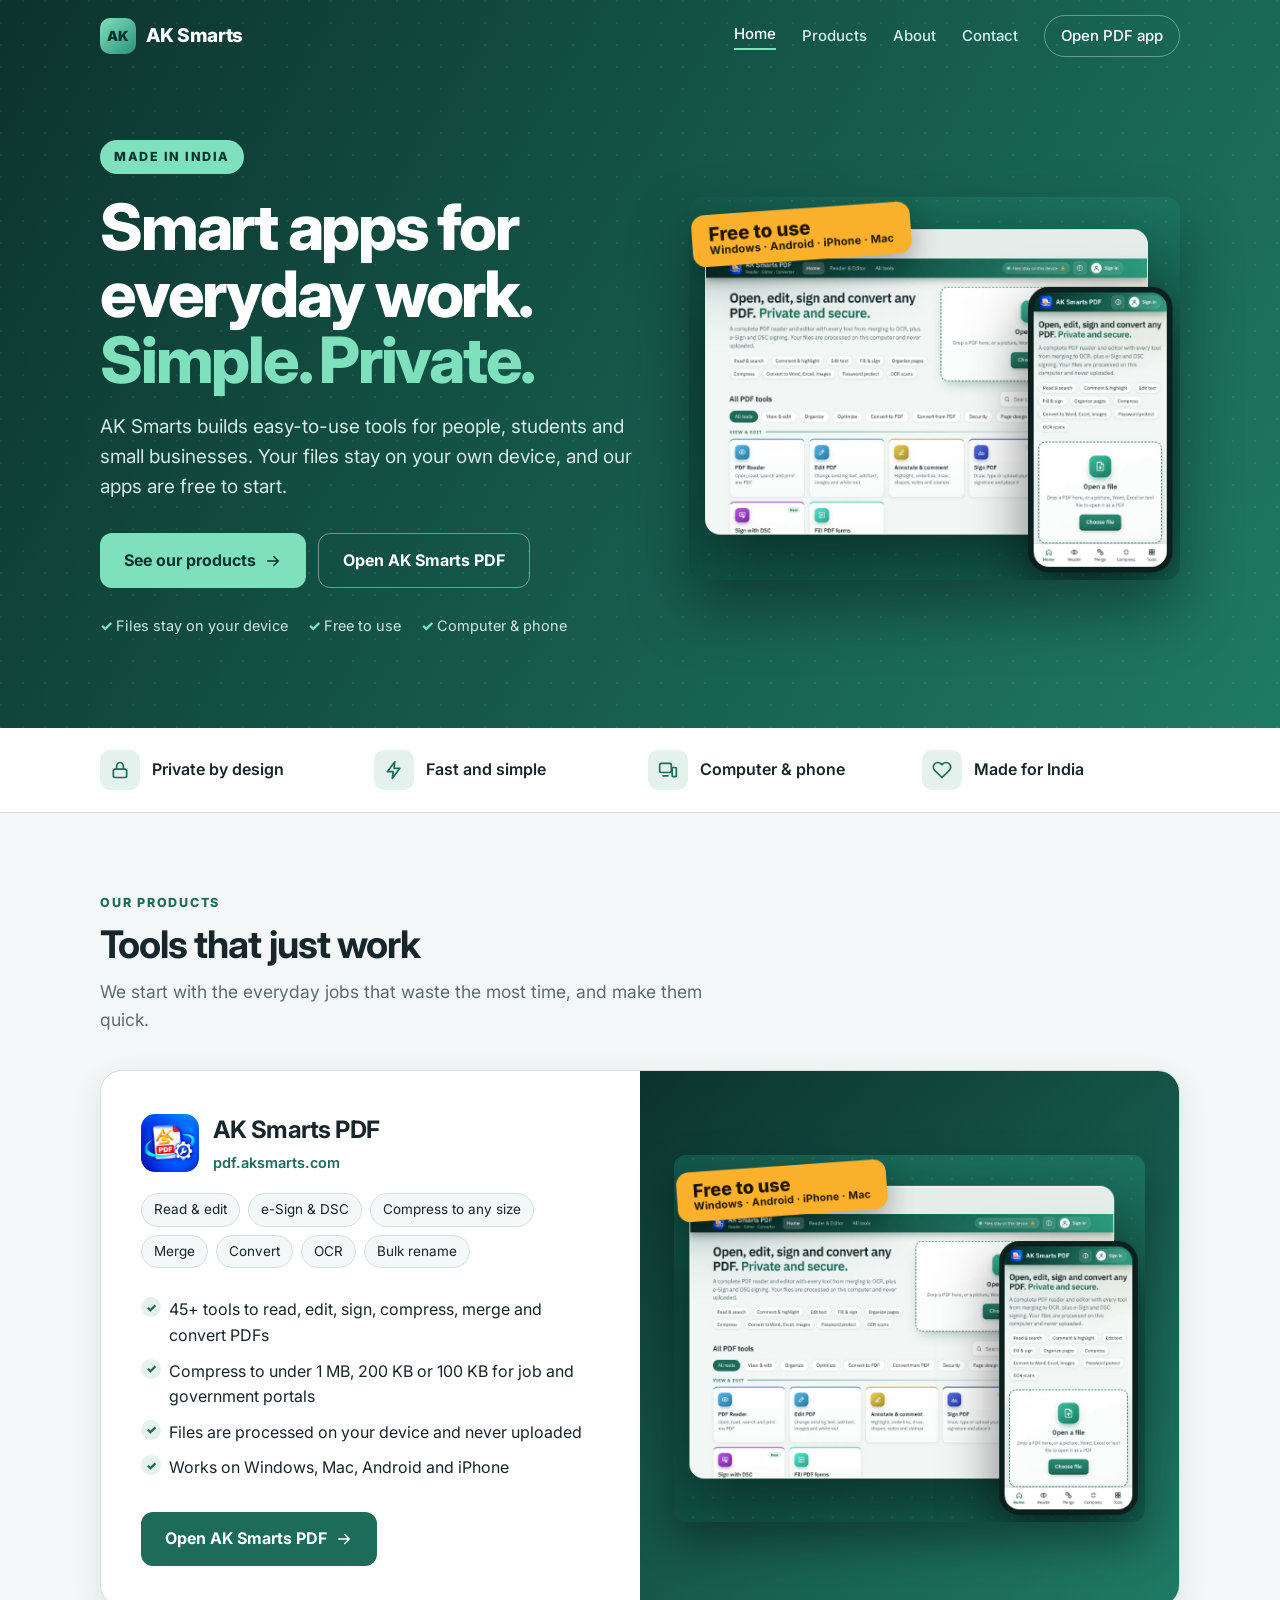
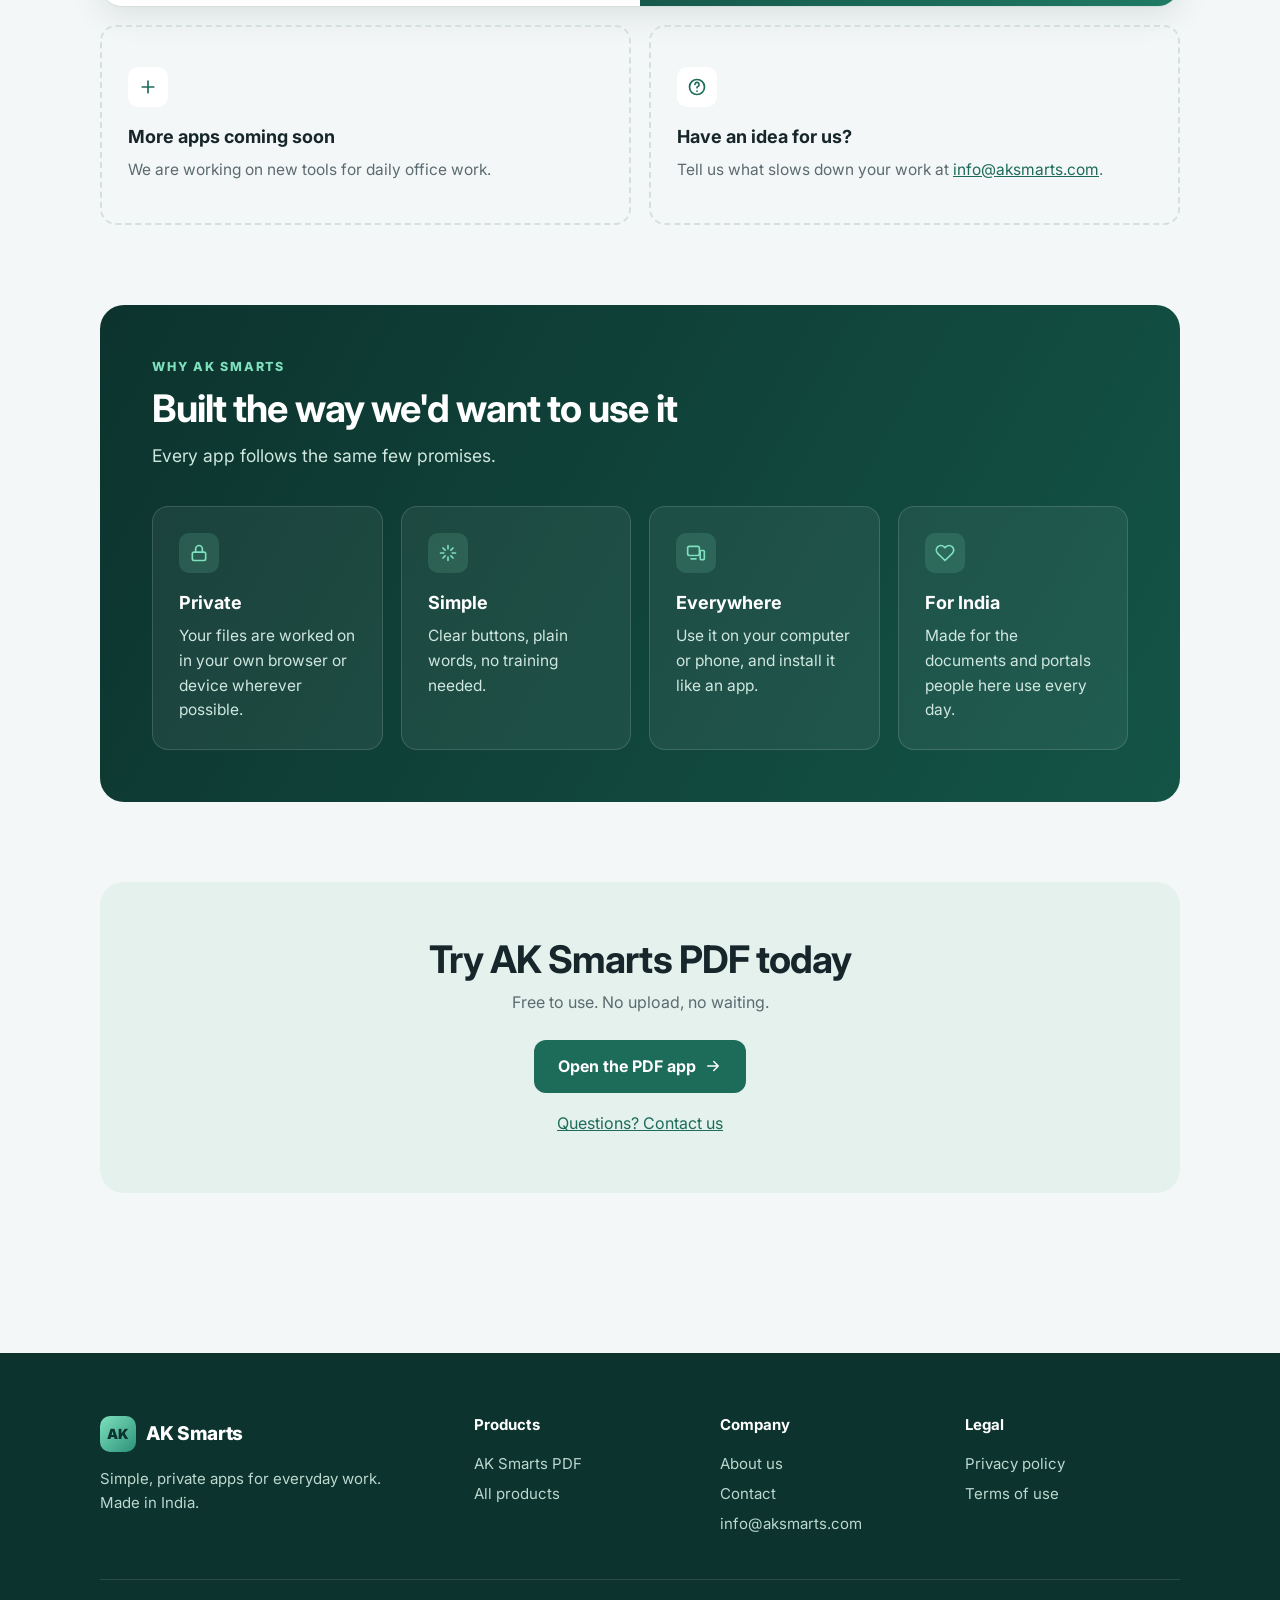
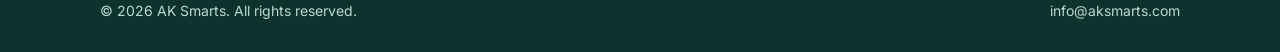
==== commit 6a3b75f5: "Add files via upload" ====
--- a/index.html
+++ b/index.html
@@ -15,7 +15,7 @@
  <div class="wrap nav">
   <a class="brand" href="index.html"><span class="mark">AK</span>AK Smarts</a>
   <button class="menu-btn" aria-label="Menu" onclick="document.querySelector('.nav-links').classList.toggle('open')">☰</button>
-  <nav class="nav-links"><a href="index.html" class=active>Home</a><a href="products.html">Products</a><a href="about.html">About</a><a href="contact.html">Contact</a><a class="nav-cta" href="https://pdf.aksmarts.com">Open PDF app</a></nav>
+  <nav class="nav-links"><a href="index.html" class=active>Home</a><a href="products.html">Products</a><a href="about.html">About</a><a href="contact.html">Contact</a><a class="nav-cta" href="https://pdf.aksmarts.com/app">Open PDF app</a></nav>
  </div>
 </header>
 <section class="hero"><div class="wrap hero-grid">
@@ -23,7 +23,7 @@
   <span class="pill">Made in India</span>
   <h1>Smart apps for<br>everyday work.<br><span class="accent">Simple. Private.</span></h1>
   <p class="lead">AK Smarts builds easy-to-use tools for people, students and small businesses. Your files stay on your own device, and our apps are free to start.</p>
-  <div class="btns"><a class="btn btn-primary" href="products.html">See our products <svg viewBox="0 0 24 24" fill="none" stroke="currentColor" stroke-width="2" stroke-linecap="round" stroke-linejoin="round" aria-hidden="true"><path d="M5 12h14M13 6l6 6-6 6"/></svg></a><a class="btn btn-ghost" href="https://pdf.aksmarts.com">Open AK Smarts PDF</a></div>
+  <div class="btns"><a class="btn btn-primary" href="products.html">See our products <svg viewBox="0 0 24 24" fill="none" stroke="currentColor" stroke-width="2" stroke-linecap="round" stroke-linejoin="round" aria-hidden="true"><path d="M5 12h14M13 6l6 6-6 6"/></svg></a><a class="btn btn-ghost" href="https://pdf.aksmarts.com/app">Open AK Smarts PDF</a></div>
   <div class="ticks"><span>Files stay on your device</span><span>Free to use</span><span>Computer &amp; phone</span></div>
  </div>
  <div class="showcase"><img src="assets/pdf-app-preview.png" alt="AK Smarts PDF app on computer and phone"></div>
@@ -44,12 +44,12 @@
    <div class="app-head"><img src="assets/ak-smarts-pdf-icon.png" alt=""><div><h3>AK Smarts PDF</h3><span class="url">pdf.aksmarts.com</span></div></div>
    <div class="chips"><span>Read &amp; edit</span><span>e-Sign &amp; DSC</span><span>Compress to any size</span><span>Merge</span><span>Convert</span><span>OCR</span><span>Bulk rename</span></div>
    <ul class="checks">
-    <li>49+ tools to read, edit, sign, compress, merge and convert PDFs</li>
+    <li>45+ tools to read, edit, sign, compress, merge and convert PDFs</li>
     <li>Compress to under 1 MB, 200 KB or 100 KB for job and government portals</li>
     <li>Files are processed on your device and never uploaded</li>
     <li>Works on Windows, Mac, Android and iPhone</li>
    </ul>
-   <div class="btns"><a class="btn btn-dark" href="https://pdf.aksmarts.com">Open AK Smarts PDF <svg viewBox="0 0 24 24" fill="none" stroke="currentColor" stroke-width="2" stroke-linecap="round" stroke-linejoin="round" aria-hidden="true"><path d="M5 12h14M13 6l6 6-6 6"/></svg></a></div>
+   <div class="btns"><a class="btn btn-dark" href="https://pdf.aksmarts.com/app">Open AK Smarts PDF <svg viewBox="0 0 24 24" fill="none" stroke="currentColor" stroke-width="2" stroke-linecap="round" stroke-linejoin="round" aria-hidden="true"><path d="M5 12h14M13 6l6 6-6 6"/></svg></a></div>
   </div>
   <div class="visual"><img src="assets/pdf-app-preview.png" alt="AK Smarts PDF preview"></div>
  </div>
@@ -74,7 +74,7 @@
 <section class="block" style="padding-top:0"><div class="wrap"><div class="cta">
  <h2>Try AK Smarts PDF today</h2>
  <p>Free to use. No upload, no waiting.</p>
- <div class="btns" style="justify-content:center"><a class="btn btn-dark" href="https://pdf.aksmarts.com">Open the PDF app <svg viewBox="0 0 24 24" fill="none" stroke="currentColor" stroke-width="2" stroke-linecap="round" stroke-linejoin="round" aria-hidden="true"><path d="M5 12h14M13 6l6 6-6 6"/></svg></a></div>
+ <div class="btns" style="justify-content:center"><a class="btn btn-dark" href="https://pdf.aksmarts.com/app">Open the PDF app <svg viewBox="0 0 24 24" fill="none" stroke="currentColor" stroke-width="2" stroke-linecap="round" stroke-linejoin="round" aria-hidden="true"><path d="M5 12h14M13 6l6 6-6 6"/></svg></a></div>
  <p style="margin:18px 0 0"><a href="contact.html">Questions? Contact us</a></p>
 </div></div></section>
 <footer>
@@ -82,7 +82,7 @@
   <div class="foot">
    <div><a class="brand" href="index.html"><span class="mark">AK</span>AK Smarts</a>
     <p>Simple, private apps for everyday work. Made in India.</p></div>
-   <div><h4>Products</h4><a href="https://pdf.aksmarts.com">AK Smarts PDF</a><a href="products.html">All products</a></div>
+   <div><h4>Products</h4><a href="https://pdf.aksmarts.com/app">AK Smarts PDF</a><a href="products.html">All products</a></div>
    <div><h4>Company</h4><a href="about.html">About us</a><a href="contact.html">Contact</a><a href="mailto:info@aksmarts.com">info@aksmarts.com</a></div>
    <div><h4>Legal</h4><a href="privacy.html">Privacy policy</a><a href="terms.html">Terms of use</a></div>
   </div>
